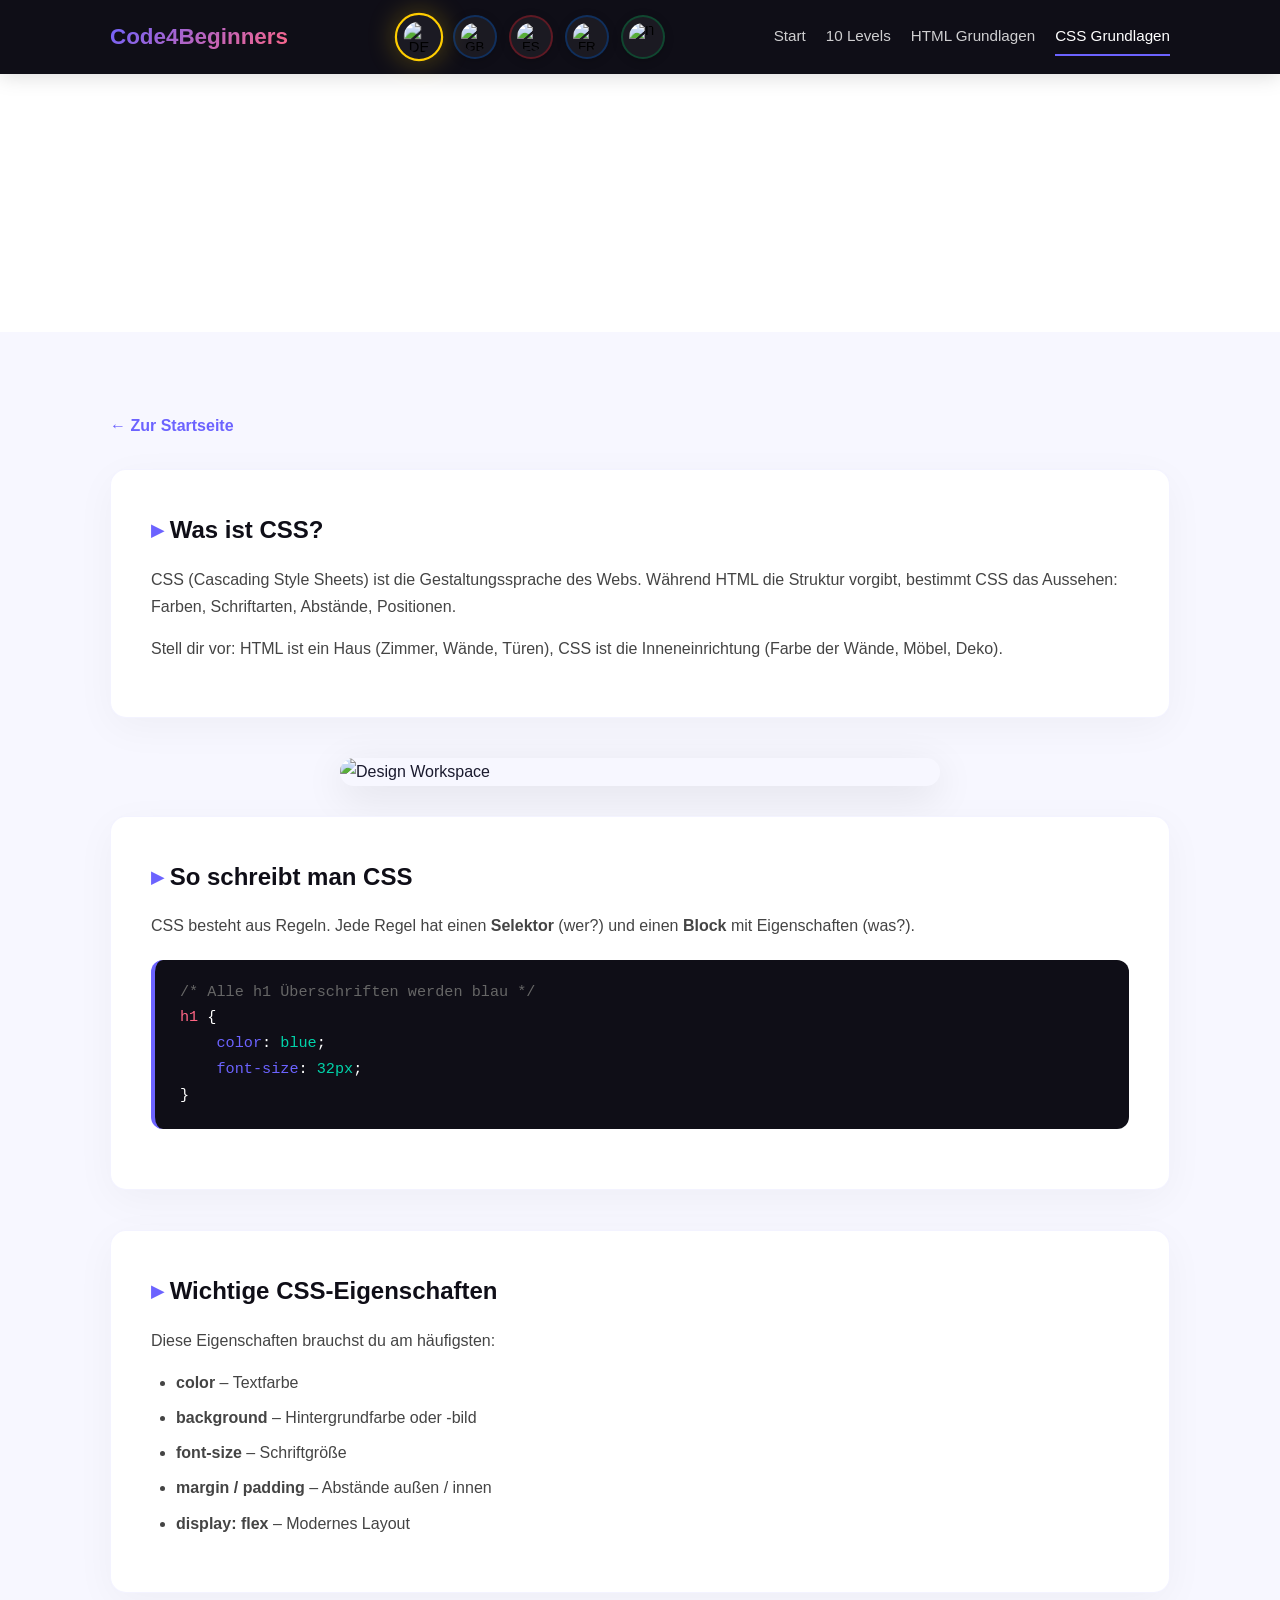
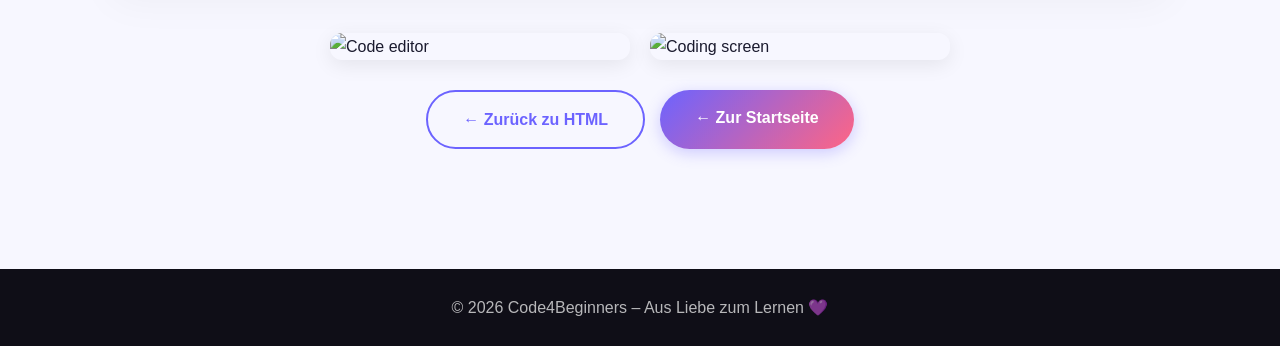
==== css-basics.html @ c8c9c78b "Erste Website: Code4Beginners - interaktive Lernseite mit 10 Levels, 5 Sprachen" ====
<!DOCTYPE html>
<html lang="de">
<head>
    <meta charset="UTF-8">
    <meta name="viewport" content="width=device-width, initial-scale=1.0">
    <title data-i18n="css_title">CSS Grundlagen</title>
    <link rel="stylesheet" href="style.css">
</head>
<body>

    <!-- ===== HEADER ===== -->
    <header>
        <div class="container">
            <div class="logo" data-i18n="logo">Code4Beginners</div>

            <div class="language-switcher">
                <button class="lang-btn" data-lang="de"><img src="https://flagcdn.com/32x24/de.png" alt="DE"><span class="lang-label">Deutsch</span></button>
                <button class="lang-btn" data-lang="en"><img src="https://flagcdn.com/32x24/gb.png" alt="GB"><span class="lang-label">English</span></button>
                <button class="lang-btn" data-lang="es"><img src="https://flagcdn.com/32x24/es.png" alt="ES"><span class="lang-label">Español</span></button>
                <button class="lang-btn" data-lang="fr"><img src="https://flagcdn.com/32x24/fr.png" alt="FR"><span class="lang-label">Français</span></button>
                <button class="lang-btn" data-lang="it"><img src="https://flagcdn.com/32x24/it.png" alt="IT"><span class="lang-label">Italiano</span></button>
            </div>

            <nav>
                <a href="index.html" data-i18n="nav_home">Start</a>
                <a href="levels.html" data-i18n="nav_levels">10 Levels</a>
                <a href="html-basics.html" data-i18n="nav_html">HTML Grundlagen</a>
                <a href="css-basics.html" class="active" data-i18n="nav_css">CSS Grundlagen</a>
            </nav>
        </div>
    </header>

    <!-- ===== SEITEN-KOPF ===== -->
    <section class="page-header">
        <div class="container">
            <h2 data-i18n="css_title">CSS Grundlagen</h2>
            <p data-i18n="css_sub">Farben, Layout und schönes Design – ganz einfach.</p>
        </div>
    </section>

    <!-- ===== INHALT ===== -->
    <section>
        <div class="container">
            <a href="index.html" class="back-link" data-i18n="css_home">← Zur Startseite</a>

            <!-- LEKTION 1 -->
            <div class="lesson fade-in">
                <h3 data-i18n="css_lesson1_title">Was ist CSS?</h3>
                <p data-i18n="css_lesson1_text">CSS (Cascading Style Sheets) ist die Gestaltungssprache des Webs. Während HTML die Struktur vorgibt, bestimmt CSS das Aussehen: Farben, Schriftarten, Abstände, Positionen.</p>
                <p data-i18n="css_lesson1_compare">Stell dir vor: HTML ist ein Haus (Zimmer, Wände, Türen), CSS ist die Inneneinrichtung (Farbe der Wände, Möbel, Deko).</p>
            </div>

            <!-- BILD -->
            <img src="https://images.unsplash.com/photo-1517694712202-14dd9538aa97?w=800&h=450&fit=crop&q=80"
                 alt="Design Workspace" class="content-img">

            <!-- LEKTION 2 -->
            <div class="lesson fade-in">
                <h3 data-i18n="css_lesson2_title">So schreibt man CSS</h3>
                <p data-i18n="css_lesson2_text">CSS besteht aus Regeln. Jede Regel hat einen <strong>Selektor</strong> (wer?) und einen <strong>Block</strong> mit Eigenschaften (was?).</p>
                <div class="code-box">
                    <span class="comment">/* Alle h1 Überschriften werden blau */</span><br>
                    <span class="tag">h1</span> {<br>
                    &nbsp;&nbsp;&nbsp;&nbsp;<span class="attr">color</span>: <span class="value">blue</span>;<br>
                    &nbsp;&nbsp;&nbsp;&nbsp;<span class="attr">font-size</span>: <span class="value">32px</span>;<br>
                    }
                </div>
            </div>

            <!-- LEKTION 3 -->
            <div class="lesson fade-in">
                <h3 data-i18n="css_lesson3_title">Wichtige CSS-Eigenschaften</h3>
                <p data-i18n="css_lesson3_text">Diese Eigenschaften brauchst du am häufigsten:</p>
                <ul>
                    <li data-i18n="css_prop1"><strong>color</strong> – Textfarbe</li>
                    <li data-i18n="css_prop2"><strong>background</strong> – Hintergrundfarbe oder -bild</li>
                    <li data-i18n="css_prop3"><strong>font-size</strong> – Schriftgröße</li>
                    <li data-i18n="css_prop4"><strong>margin / padding</strong> – Abstände außen / innen</li>
                    <li data-i18n="css_prop5"><strong>display: flex</strong> – Modernes Layout</li>
                </ul>
            </div>

            <!-- BILD-ZEILE -->
            <div class="img-row">
                <img src="https://images.unsplash.com/photo-1555066931-4365d14bab8c?w=400&h=300&fit=crop&q=80" alt="Code editor">
                <img src="https://images.unsplash.com/photo-1504639725590-34d0984388bd?w=400&h=300&fit=crop&q=80" alt="Coding screen">
            </div>

            <!-- NAVIGATION -->
            <div class="btn-group">
                <a href="html-basics.html" class="btn btn-outline" data-i18n="css_back">← Zurück zu HTML</a>
                <a href="index.html" class="btn" data-i18n="css_home">← Zur Startseite</a>
            </div>
        </div>
    </section>

    <!-- ===== FOOTER ===== -->
    <footer>
        <div class="container">
            <p data-i18n="footer_text">© 2026 Code4Beginners – Aus Liebe zum Lernen 💜</p>
        </div>
    </footer>

    <script src="script.js"></script>
</body>
</html>
---- style.css ----
/* ==========================================
   🌐 CODING ALS ANFÄNGER - StyleSheet
   ========================================== */

/* === GRUNDLAGEN === */
* {
    margin: 0;
    padding: 0;
    box-sizing: border-box;
}

body {
    font-family: 'Segoe UI', Tahoma, Geneva, Verdana, sans-serif;
    color: #1a1a2e;
    line-height: 1.7;
    background: #f7f7ff;
}

.container {
    width: 90%;
    max-width: 1100px;
    margin: 0 auto;
    padding: 0 20px;
}

h2 {
    font-size: 2.2rem;
    text-align: center;
    margin-bottom: 20px;
    background: linear-gradient(135deg, #6C63FF, #FF6584);
    -webkit-background-clip: text;
    -webkit-text-fill-color: transparent;
    background-clip: text;
}

.section-subtitle {
    text-align: center;
    font-size: 1.15rem;
    color: #666;
    margin-bottom: 50px;
}

/* === HEADER === */
header {
    background: #0F0E17;
    color: white;
    padding: 15px 0;
    position: sticky;
    top: 0;
    z-index: 1000;
    box-shadow: 0 2px 20px rgba(0,0,0,0.15);
}

header .container {
    display: flex;
    justify-content: space-between;
    align-items: center;
    flex-wrap: wrap;
    gap: 10px;
}

.logo {
    font-size: 1.4rem;
    font-weight: 800;
    background: linear-gradient(135deg, #6C63FF, #FF6584);
    -webkit-background-clip: text;
    -webkit-text-fill-color: transparent;
    background-clip: text;
}

/* Navigation */
nav {
    display: flex;
    gap: 20px;
    flex-wrap: wrap;
}

nav a {
    color: rgba(255,255,255,0.8);
    text-decoration: none;
    font-size: 0.95rem;
    padding: 5px 0;
    border-bottom: 2px solid transparent;
    transition: all 0.3s;
}

nav a:hover,
nav a.active {
    color: #fff;
    border-bottom-color: #6C63FF;
}

/* === SPRACHAUSWAHL (oben rechts) - Runde Flags + Hover Text === */
.language-switcher {
    display: flex;
    gap: 12px;
    align-items: center;
    position: relative;
}

.lang-btn {
    position: relative;
    width: 44px;
    height: 44px;
    background: rgba(255,255,255,0.05);
    border: 2px solid rgba(255,255,255,0.15);
    border-radius: 50%;
    cursor: pointer;
    padding: 0;
    transition: all 0.4s cubic-bezier(0.34, 1.56, 0.64, 1);
    box-shadow: 0 2px 10px rgba(0,0,0,0.2);
    display: flex;
    align-items: center;
    justify-content: center;
    overflow: hidden;
}

.lang-btn img {
    width: 28px;
    height: 28px;
    border-radius: 50%;
    object-fit: cover;
    display: block;
    pointer-events: none;
}

.lang-btn:hover {
    transform: scale(1.25) rotate(8deg);
    border-color: #6C63FF;
    box-shadow: 0 0 25px rgba(108,99,255,0.4), 0 4px 15px rgba(0,0,0,0.3);
    background: rgba(108,99,255,0.15);
}

.lang-btn.active {
    border-color: #6C63FF;
    box-shadow: 0 0 20px rgba(108,99,255,0.3);
    transform: scale(1.1);
}

/* Jede Flagge bekommt einen eigenen Farbakzent */
.lang-btn[data-lang="de"] { border-color: rgba(255,205,0,0.4); }
.lang-btn[data-lang="de"]:hover,
.lang-btn[data-lang="de"].active { border-color: #FFCD00; box-shadow: 0 0 25px rgba(255,205,0,0.3); }

.lang-btn[data-lang="en"] { border-color: rgba(0,82,180,0.4); }
.lang-btn[data-lang="en"]:hover,
.lang-btn[data-lang="en"].active { border-color: #0052B4; box-shadow: 0 0 25px rgba(0,82,180,0.3); }

.lang-btn[data-lang="es"] { border-color: rgba(198,27,38,0.4); }
.lang-btn[data-lang="es"]:hover,
.lang-btn[data-lang="es"].active { border-color: #C61B26; box-shadow: 0 0 25px rgba(198,27,38,0.3); }

.lang-btn[data-lang="fr"] { border-color: rgba(0,82,180,0.4); }
.lang-btn[data-lang="fr"]:hover,
.lang-btn[data-lang="fr"].active { border-color: #0052B4; box-shadow: 0 0 25px rgba(0,82,180,0.3); }

.lang-btn[data-lang="it"] { border-color: rgba(0,140,69,0.4); }
.lang-btn[data-lang="it"]:hover,
.lang-btn[data-lang="it"].active { border-color: #008C45; box-shadow: 0 0 25px rgba(0,140,69,0.3); }

/* Sprachname erscheint beim Hover */
.lang-btn .lang-label {
    position: absolute;
    top: 50%;
    left: calc(100% + 10px);
    transform: translateY(-50%);
    background: #0F0E17;
    color: white;
    padding: 4px 12px;
    border-radius: 6px;
    font-size: 0.8rem;
    font-weight: 600;
    white-space: nowrap;
    opacity: 0;
    pointer-events: none;
    transition: all 0.3s ease;
    border: 1px solid rgba(108,99,255,0.3);
    z-index: 10;
}

.lang-btn .lang-label::before {
    content: '';
    position: absolute;
    left: -5px;
    top: 50%;
    transform: translateY(-50%);
    border: 5px solid transparent;
    border-right-color: #0F0E17;
}

.lang-btn:hover .lang-label {
    opacity: 1;
    left: calc(100% + 14px);
}

/* Für mobile: Label unterhalb statt rechts */
@media (max-width: 768px) {
    .lang-btn .lang-label {
        top: calc(100% + 8px);
        left: 50%;
        transform: translateX(-50%);
    }
    .lang-btn .lang-label::before {
        left: 50%;
        top: -10px;
        transform: translateX(-50%);
        border: 5px solid transparent;
        border-bottom-color: #0F0E17;
    }
    .lang-btn:hover .lang-label {
        left: 50%;
    }
}

/* === HERO === */
#hero {
    background: linear-gradient(135deg, #0F0E17 0%, #1a1a3e 50%, #2d1b4e 100%);
    color: white;
    padding: 100px 0 80px;
    text-align: center;
    position: relative;
    overflow: hidden;
}

#hero::before {
    content: '';
    position: absolute;
    top: -50%;
    left: -50%;
    width: 200%;
    height: 200%;
    background: radial-gradient(circle at 30% 50%, rgba(108,99,255,0.1) 0%, transparent 50%),
                radial-gradient(circle at 70% 50%, rgba(255,101,132,0.1) 0%, transparent 50%);
    animation: heroGlow 8s ease-in-out infinite alternate;
}

@keyframes heroGlow {
    0% { transform: translate(0, 0); }
    100% { transform: translate(-5%, 5%); }
}

#hero .container {
    position: relative;
    z-index: 1;
}

.hero-img {
    width: 120px;
    height: 120px;
    border-radius: 50%;
    object-fit: cover;
    border: 4px solid #6C63FF;
    box-shadow: 0 0 40px rgba(108,99,255,0.3);
    margin-bottom: 25px;
    animation: float 3s ease-in-out infinite;
}

@keyframes float {
    0%, 100% { transform: translateY(0); }
    50% { transform: translateY(-10px); }
}

#hero h2 {
    font-size: 2.8rem;
    margin-bottom: 15px;
    background: none;
    -webkit-text-fill-color: white;
    color: white;
}

#hero h2 span {
    background: linear-gradient(135deg, #6C63FF, #FF6584);
    -webkit-background-clip: text;
    -webkit-text-fill-color: transparent;
    background-clip: text;
}

#hero p {
    font-size: 1.2rem;
    max-width: 600px;
    margin: 0 auto 30px;
    opacity: 0.85;
}

/* === BUTTONS === */
.btn {
    display: inline-block;
    background: linear-gradient(135deg, #6C63FF, #FF6584);
    color: white;
    padding: 14px 35px;
    text-decoration: none;
    border-radius: 50px;
    font-size: 1rem;
    font-weight: 600;
    transition: all 0.3s;
    border: none;
    cursor: pointer;
    box-shadow: 0 4px 15px rgba(108,99,255,0.3);
}

.btn:hover {
    transform: translateY(-3px);
    box-shadow: 0 8px 25px rgba(108,99,255,0.4);
}

.btn-outline {
    background: transparent;
    border: 2px solid #6C63FF;
    box-shadow: none;
    color: #6C63FF;
}

.btn-outline:hover {
    background: #6C63FF;
    color: white;
}

/* === SEKTIONEN === */
section {
    padding: 80px 0;
}

section:nth-child(even) {
    background: #fff;
}

/* === SKILL-KARTEN === */
.skills-grid {
    display: grid;
    grid-template-columns: repeat(auto-fit, minmax(240px, 1fr));
    gap: 30px;
    margin-top: 40px;
}

.skill-card {
    background: white;
    padding: 35px 25px;
    border-radius: 16px;
    box-shadow: 0 10px 40px rgba(0,0,0,0.06);
    text-align: center;
    transition: all 0.4s ease;
    border: 1px solid rgba(108,99,255,0.1);
}

.skill-card:hover {
    transform: translateY(-8px);
    box-shadow: 0 20px 60px rgba(108,99,255,0.15);
    border-color: #6C63FF;
}

.skill-icon {
    font-size: 2.5rem;
    margin-bottom: 15px;
}

.skill-card h3 {
    margin-bottom: 12px;
    color: #0F0E17;
    font-size: 1.2rem;
}

.skill-card p {
    color: #666;
    font-size: 0.95rem;
}

/* === BILDER IN SEITEN === */
.content-img {
    width: 100%;
    max-width: 600px;
    border-radius: 16px;
    margin: 30px auto;
    display: block;
    box-shadow: 0 10px 40px rgba(0,0,0,0.1);
}

.img-row {
    display: flex;
    gap: 20px;
    flex-wrap: wrap;
    justify-content: center;
    margin: 30px 0;
}

.img-row img {
    width: 100%;
    max-width: 300px;
    border-radius: 12px;
    box-shadow: 0 5px 20px rgba(0,0,0,0.08);
    transition: transform 0.3s;
}

.img-row img:hover {
    transform: scale(1.03);
}

/* === CODE-BEISPIEL === */
.code-box {
    background: #0F0E17;
    color: #fff;
    padding: 20px 25px;
    border-radius: 12px;
    font-family: 'Courier New', monospace;
    font-size: 0.95rem;
    overflow-x: auto;
    margin: 20px 0;
    border-left: 4px solid #6C63FF;
}

.code-box .tag { color: #FF6584; }
.code-box .attr { color: #6C63FF; }
.code-box .value { color: #00D4AA; }
.code-box .comment { color: #666; }

/* === LERNEINHEIT === */
.lesson {
    background: white;
    padding: 40px;
    border-radius: 16px;
    margin-bottom: 40px;
    box-shadow: 0 10px 40px rgba(0,0,0,0.04);
    border: 1px solid rgba(108,99,255,0.08);
}

.lesson h3 {
    font-size: 1.5rem;
    color: #0F0E17;
    margin-bottom: 15px;
}

.lesson h3::before {
    content: '▸ ';
    color: #6C63FF;
}

.lesson p, .lesson ul {
    color: #444;
    margin-bottom: 15px;
}

.lesson ul {
    padding-left: 25px;
}

.lesson ul li {
    margin-bottom: 8px;
}

/* === KONTAKT === */
form {
    max-width: 500px;
    margin: 0 auto;
    display: flex;
    flex-direction: column;
    gap: 15px;
}

input, textarea {
    padding: 14px 18px;
    border: 2px solid #e0e0e0;
    border-radius: 10px;
    font-size: 1rem;
    font-family: inherit;
    transition: border-color 0.3s;
    background: white;
}

input:focus, textarea:focus {
    outline: none;
    border-color: #6C63FF;
    box-shadow: 0 0 0 3px rgba(108,99,255,0.1);
}

/* === PAGE-HEADER (für Unterseiten) === */
.page-header {
    background: linear-gradient(135deg, #0F0E17, #1a1a3e);
    color: white;
    text-align: center;
    padding: 80px 0 60px;
}

.page-header h2 {
    background: none;
    -webkit-text-fill-color: white;
    color: white;
    font-size: 2.5rem;
}

.page-header p {
    opacity: 0.8;
    font-size: 1.1rem;
    max-width: 600px;
    margin: 10px auto 0;
}

/* === BUTTON-GRUPPE === */
.btn-group {
    display: flex;
    gap: 15px;
    justify-content: center;
    flex-wrap: wrap;
    margin-top: 20px;
}

/* === ZURÜCK-LINK === */
.back-link {
    display: inline-block;
    color: #6C63FF;
    text-decoration: none;
    font-weight: 600;
    margin-bottom: 30px;
    transition: transform 0.3s;
}

.back-link:hover {
    transform: translateX(-5px);
}

/* === FOOTER === */
footer {
    background: #0F0E17;
    color: rgba(255,255,255,0.7);
    text-align: center;
    padding: 25px 0;
    margin-top: 40px;
}

/* === ANIMATION BEIM REINSCROLLEN === */
.fade-in {
    opacity: 0;
    transform: translateY(30px);
    animation: fadeIn 0.8s ease forwards;
}

@keyframes fadeIn {
    to {
        opacity: 1;
        transform: translateY(0);
    }
}

/* === LEVELS / AUFGABEN === */
.levels-nav {
    display: flex;
    flex-wrap: wrap;
    gap: 8px;
    justify-content: center;
    margin-bottom: 40px;
}

.level-tab {
    width: 44px;
    height: 44px;
    border-radius: 50%;
    border: 2px solid rgba(108,99,255,0.3);
    background: transparent;
    color: #6C63FF;
    font-weight: 700;
    font-size: 0.9rem;
    cursor: pointer;
    transition: all 0.3s;
}

.level-tab:hover {
    background: #6C63FF;
    color: white;
    transform: scale(1.1);
}

.level-tab.active {
    background: #6C63FF;
    color: white;
    border-color: #6C63FF;
    box-shadow: 0 0 20px rgba(108,99,255,0.3);
}

.level-tab.done {
    background: #00D4AA;
    color: white;
    border-color: #00D4AA;
}

.level-tab.locked {
    opacity: 0.4;
    cursor: not-allowed;
}

.level-card {
    background: white;
    border-radius: 16px;
    padding: 35px;
    box-shadow: 0 10px 40px rgba(0,0,0,0.06);
    border: 1px solid rgba(108,99,255,0.08);
    margin-bottom: 25px;
}

.level-card h3 {
    font-size: 1.3rem;
    color: #0F0E17;
    margin-bottom: 5px;
}

.level-difficulty {
    display: inline-block;
    font-size: 0.8rem;
    font-weight: 600;
    padding: 3px 12px;
    border-radius: 20px;
    margin-bottom: 15px;
}

.level-difficulty.easy { background: #e8f5e9; color: #2e7d32; }
.level-difficulty.medium { background: #fff3e0; color: #e65100; }
.level-difficulty.hard { background: #fce4ec; color: #c62828; }

.level-desc {
    color: #555;
    margin-bottom: 20px;
    font-size: 1rem;
}

/* Code-Editor + Preview nebeneinander */
.editor-row {
    display: flex;
    gap: 20px;
    margin-bottom: 20px;
}

.editor-area {
    flex: 1;
    min-width: 0;
}

.editor-area label {
    display: block;
    font-weight: 600;
    font-size: 0.9rem;
    color: #0F0E17;
    margin-bottom: 8px;
}

.editor-area textarea {
    width: 100%;
    min-height: 180px;
    font-family: 'Courier New', monospace;
    font-size: 0.9rem;
    padding: 15px;
    border: 2px solid #e0e0e0;
    border-radius: 10px;
    resize: vertical;
    background: #1a1a2e;
    color: #fff;
    tab-size: 2;
}

.editor-area textarea:focus {
    border-color: #6C63FF;
    box-shadow: 0 0 0 3px rgba(108,99,255,0.1);
    outline: none;
}

.preview-area {
    flex: 1;
    min-width: 0;
}

.preview-area label {
    display: block;
    font-weight: 600;
    font-size: 0.9rem;
    color: #0F0E17;
    margin-bottom: 8px;
}

.preview-frame {
    width: 100%;
    min-height: 180px;
    border: 2px solid #e0e0e0;
    border-radius: 10px;
    background: white;
}

/* Level-Aktions-Buttons */
.level-actions {
    display: flex;
    gap: 12px;
    flex-wrap: wrap;
    margin: 20px 0;
}

.level-result {
    padding: 15px 20px;
    border-radius: 10px;
    font-weight: 600;
    margin-bottom: 20px;
    display: none;
}

.level-result.correct {
    display: block;
    background: #e8f5e9;
    color: #2e7d32;
    border: 1px solid #a5d6a7;
}

.level-result.wrong {
    display: block;
    background: #fce4ec;
    color: #c62828;
    border: 1px solid #ef9a9a;
}

/* Hinweis-Bereich */
.level-hint {
    background: #fff8e1;
    border: 1px solid #ffe082;
    border-radius: 10px;
    padding: 15px 20px;
    margin: 15px 0;
    display: none;
    color: #e65100;
}

.level-hint.show {
    display: block;
    animation: fadeIn 0.3s ease;
}

/* Level-Navigation (vor/zurück) */
.level-nav-buttons {
    display: flex;
    justify-content: space-between;
    margin-top: 30px;
}

/* Fortschritt */
.progress-bar {
    width: 100%;
    height: 8px;
    background: #e0e0e0;
    border-radius: 10px;
    margin-bottom: 30px;
    overflow: hidden;
}

.progress-fill {
    height: 100%;
    background: linear-gradient(90deg, #6C63FF, #00D4AA);
    border-radius: 10px;
    transition: width 0.5s ease;
    width: 0%;
}

@media (max-width: 768px) {
    .editor-row {
        flex-direction: column;
    }
    .level-card {
        padding: 20px;
    }
}

/* === RESPONSIVE === */
@media (max-width: 768px) {
    header .container {
        flex-direction: column;
        text-align: center;
    }

    nav {
        justify-content: center;
    }

    #hero h2 {
        font-size: 1.8rem;
    }

    h2 {
        font-size: 1.6rem;
    }

    .img-row img {
        max-width: 100%;
    }

    .lesson {
        padding: 25px;
    }
}
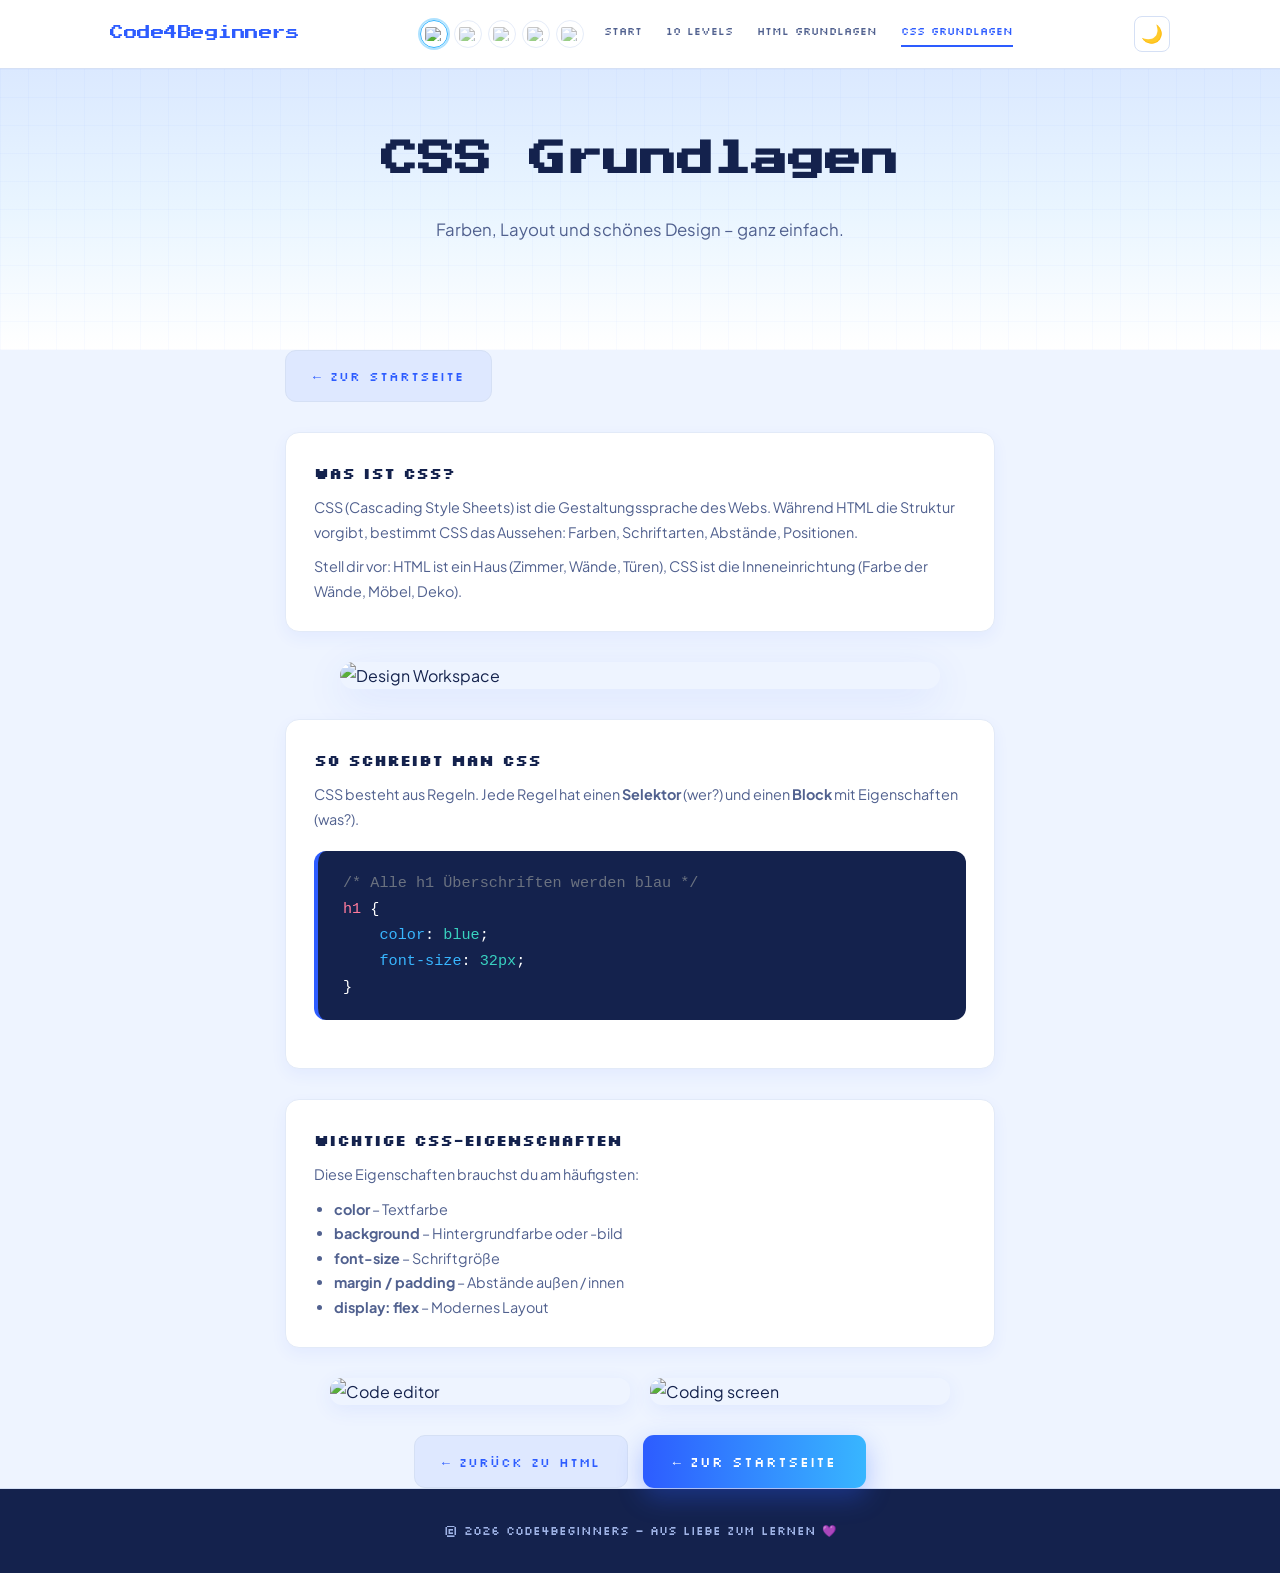
==== commit 59a04c42: "Redesign: neues Layout nach code4beginners.sites.repaint.com + Dark Mode Toggle" ====
--- a/css-basics.html
+++ b/css-basics.html
@@ -4,101 +4,118 @@
     <meta charset="UTF-8">
     <meta name="viewport" content="width=device-width, initial-scale=1.0">
     <title data-i18n="css_title">CSS Grundlagen</title>
+    <link rel="preconnect" href="https://fonts.googleapis.com">
+    <link rel="preconnect" href="https://fonts.gstatic.com" crossorigin>
+    <link href="https://fonts.googleapis.com/css2?family=Plus+Jakarta+Sans:wght@400;500;600;700;800&family=Press+Start+2P&family=Silkscreen:wght@400;700&display=swap" rel="stylesheet">
     <link rel="stylesheet" href="style.css">
 </head>
 <body>
 
-    <!-- ===== HEADER ===== -->
-    <header>
-        <div class="container">
-            <div class="logo" data-i18n="logo">Code4Beginners</div>
+    <header class="header">
+        <div class="header-inner">
+            <a href="index.html" class="logo pixel" data-i18n="logo">Code4Beginners</a>
 
-            <div class="language-switcher">
-                <button class="lang-btn" data-lang="de"><img src="https://flagcdn.com/32x24/de.png" alt="DE"><span class="lang-label">Deutsch</span></button>
-                <button class="lang-btn" data-lang="en"><img src="https://flagcdn.com/32x24/gb.png" alt="GB"><span class="lang-label">English</span></button>
-                <button class="lang-btn" data-lang="es"><img src="https://flagcdn.com/32x24/es.png" alt="ES"><span class="lang-label">Español</span></button>
-                <button class="lang-btn" data-lang="fr"><img src="https://flagcdn.com/32x24/fr.png" alt="FR"><span class="lang-label">Français</span></button>
-                <button class="lang-btn" data-lang="it"><img src="https://flagcdn.com/32x24/it.png" alt="IT"><span class="lang-label">Italiano</span></button>
+            <div class="header-center">
+                <div class="lang-switcher">
+                    <button class="lang-btn active" data-lang="de" title="Deutsch">
+                        <img src="https://flagcdn.com/32x24/de.png" alt="DE">
+                    </button>
+                    <button class="lang-btn" data-lang="en" title="English">
+                        <img src="https://flagcdn.com/32x24/gb.png" alt="GB">
+                    </button>
+                    <button class="lang-btn" data-lang="es" title="Español">
+                        <img src="https://flagcdn.com/32x24/es.png" alt="ES">
+                    </button>
+                    <button class="lang-btn" data-lang="fr" title="Français">
+                        <img src="https://flagcdn.com/32x24/fr.png" alt="FR">
+                    </button>
+                    <button class="lang-btn" data-lang="it" title="Italiano">
+                        <img src="https://flagcdn.com/32x24/it.png" alt="IT">
+                    </button>
+                </div>
+
+                <nav class="nav">
+                    <a href="index.html" data-i18n="nav_home">Start</a>
+                    <a href="levels.html" data-i18n="nav_levels">10 Levels</a>
+                    <a href="html-basics.html" data-i18n="nav_html">HTML Grundlagen</a>
+                    <a href="css-basics.html" class="active" data-i18n="nav_css">CSS Grundlagen</a>
+                </nav>
             </div>
 
-            <nav>
-                <a href="index.html" data-i18n="nav_home">Start</a>
-                <a href="levels.html" data-i18n="nav_levels">10 Levels</a>
-                <a href="html-basics.html" data-i18n="nav_html">HTML Grundlagen</a>
-                <a href="css-basics.html" class="active" data-i18n="nav_css">CSS Grundlagen</a>
-            </nav>
+            <button id="darkModeToggle" class="theme-btn" aria-label="Dark Mode umschalten">
+                <span class="icon-sun">☀️</span>
+                <span class="icon-moon">🌙</span>
+            </button>
+
+            <button class="menu-btn" aria-label="Menü">MENU</button>
         </div>
     </header>
 
-    <!-- ===== SEITEN-KOPF ===== -->
-    <section class="page-header">
-        <div class="container">
-            <h2 data-i18n="css_title">CSS Grundlagen</h2>
-            <p data-i18n="css_sub">Farben, Layout und schönes Design – ganz einfach.</p>
+    <section class="hero" style="padding:60px 20px 70px;">
+        <div class="hero-grid-overlay" aria-hidden="true"></div>
+        <div class="hero-content">
+            <h1 class="h-display" data-i18n="css_title">CSS Grundlagen</h1>
+            <p class="hero-text" data-i18n="css_sub">Farben, Layout und schönes Design – ganz einfach.</p>
         </div>
     </section>
 
-    <!-- ===== INHALT ===== -->
     <section>
-        <div class="container">
-            <a href="index.html" class="back-link" data-i18n="css_home">← Zur Startseite</a>
+        <div class="container" style="max-width:750px;">
+            <a href="index.html" class="btn-ghost" data-i18n="css_home" style="margin-bottom:30px;">← Zur Startseite</a>
 
-            <!-- LEKTION 1 -->
-            <div class="lesson fade-in">
-                <h3 data-i18n="css_lesson1_title">Was ist CSS?</h3>
-                <p data-i18n="css_lesson1_text">CSS (Cascading Style Sheets) ist die Gestaltungssprache des Webs. Während HTML die Struktur vorgibt, bestimmt CSS das Aussehen: Farben, Schriftarten, Abstände, Positionen.</p>
-                <p data-i18n="css_lesson1_compare">Stell dir vor: HTML ist ein Haus (Zimmer, Wände, Türen), CSS ist die Inneneinrichtung (Farbe der Wände, Möbel, Deko).</p>
+            <div class="step-card" style="margin-bottom:30px;">
+                <div>
+                    <h3 class="step-title" data-i18n="css_lesson1_title">Was ist CSS?</h3>
+                    <p class="step-desc" data-i18n="css_lesson1_text">CSS (Cascading Style Sheets) ist die Gestaltungssprache des Webs. Während HTML die Struktur vorgibt, bestimmt CSS das Aussehen: Farben, Schriftarten, Abstände, Positionen.</p>
+                    <p class="step-desc" style="margin-top:10px;" data-i18n="css_lesson1_compare">Stell dir vor: HTML ist ein Haus (Zimmer, Wände, Türen), CSS ist die Inneneinrichtung (Farbe der Wände, Möbel, Deko).</p>
+                </div>
             </div>
 
-            <!-- BILD -->
             <img src="https://images.unsplash.com/photo-1517694712202-14dd9538aa97?w=800&h=450&fit=crop&q=80"
                  alt="Design Workspace" class="content-img">
 
-            <!-- LEKTION 2 -->
-            <div class="lesson fade-in">
-                <h3 data-i18n="css_lesson2_title">So schreibt man CSS</h3>
-                <p data-i18n="css_lesson2_text">CSS besteht aus Regeln. Jede Regel hat einen <strong>Selektor</strong> (wer?) und einen <strong>Block</strong> mit Eigenschaften (was?).</p>
-                <div class="code-box">
-                    <span class="comment">/* Alle h1 Überschriften werden blau */</span><br>
-                    <span class="tag">h1</span> {<br>
-                    &nbsp;&nbsp;&nbsp;&nbsp;<span class="attr">color</span>: <span class="value">blue</span>;<br>
-                    &nbsp;&nbsp;&nbsp;&nbsp;<span class="attr">font-size</span>: <span class="value">32px</span>;<br>
+            <div class="step-card" style="margin-bottom:30px;margin-top:30px;">
+                <div>
+                    <h3 class="step-title" data-i18n="css_lesson2_title">So schreibt man CSS</h3>
+                    <p class="step-desc" style="margin-bottom:10px;" data-i18n="css_lesson2_text">CSS besteht aus Regeln. Jede Regel hat einen <strong>Selektor</strong> (wer?) und einen <strong>Block</strong> mit Eigenschaften (was?).</p>
+                    <div class="code-box">
+                        <span class="comment">/* Alle h1 Überschriften werden blau */</span><br>
+                        <span class="tag">h1</span> {<br>
+                        &nbsp;&nbsp;&nbsp;&nbsp;<span class="attr">color</span>: <span class="value">blue</span>;<br>
+                        &nbsp;&nbsp;&nbsp;&nbsp;<span class="attr">font-size</span>: <span class="value">32px</span>;<br>
                     }
+                    </div>
                 </div>
             </div>
 
-            <!-- LEKTION 3 -->
-            <div class="lesson fade-in">
-                <h3 data-i18n="css_lesson3_title">Wichtige CSS-Eigenschaften</h3>
-                <p data-i18n="css_lesson3_text">Diese Eigenschaften brauchst du am häufigsten:</p>
-                <ul>
-                    <li data-i18n="css_prop1"><strong>color</strong> – Textfarbe</li>
-                    <li data-i18n="css_prop2"><strong>background</strong> – Hintergrundfarbe oder -bild</li>
-                    <li data-i18n="css_prop3"><strong>font-size</strong> – Schriftgröße</li>
-                    <li data-i18n="css_prop4"><strong>margin / padding</strong> – Abstände außen / innen</li>
-                    <li data-i18n="css_prop5"><strong>display: flex</strong> – Modernes Layout</li>
-                </ul>
+            <div class="step-card" style="margin-bottom:30px;">
+                <div>
+                    <h3 class="step-title" data-i18n="css_lesson3_title">Wichtige CSS-Eigenschaften</h3>
+                    <p class="step-desc" style="margin-bottom:10px;" data-i18n="css_lesson3_text">Diese Eigenschaften brauchst du am häufigsten:</p>
+                    <ul class="step-desc" style="list-style:disc;padding-left:20px;">
+                        <li data-i18n="css_prop1"><strong>color</strong> – Textfarbe</li>
+                        <li data-i18n="css_prop2"><strong>background</strong> – Hintergrundfarbe oder -bild</li>
+                        <li data-i18n="css_prop3"><strong>font-size</strong> – Schriftgröße</li>
+                        <li data-i18n="css_prop4"><strong>margin / padding</strong> – Abstände außen / innen</li>
+                        <li data-i18n="css_prop5"><strong>display: flex</strong> – Modernes Layout</li>
+                    </ul>
+                </div>
             </div>
 
-            <!-- BILD-ZEILE -->
             <div class="img-row">
                 <img src="https://images.unsplash.com/photo-1555066931-4365d14bab8c?w=400&h=300&fit=crop&q=80" alt="Code editor">
                 <img src="https://images.unsplash.com/photo-1504639725590-34d0984388bd?w=400&h=300&fit=crop&q=80" alt="Coding screen">
             </div>
 
-            <!-- NAVIGATION -->
-            <div class="btn-group">
-                <a href="html-basics.html" class="btn btn-outline" data-i18n="css_back">← Zurück zu HTML</a>
-                <a href="index.html" class="btn" data-i18n="css_home">← Zur Startseite</a>
+            <div style="display:flex;gap:15px;justify-content:center;flex-wrap:wrap;margin-top:20px;">
+                <a href="html-basics.html" class="btn-ghost" data-i18n="css_back">← Zurück zu HTML</a>
+                <a href="index.html" class="btn-primary" data-i18n="css_home">← Zur Startseite</a>
             </div>
         </div>
     </section>
 
-    <!-- ===== FOOTER ===== -->
-    <footer>
-        <div class="container">
-            <p data-i18n="footer_text">© 2026 Code4Beginners – Aus Liebe zum Lernen 💜</p>
-        </div>
+    <footer class="footer">
+        <p class="footer-text" data-i18n="footer_text">© 2026 Code4Beginners – Aus Liebe zum Lernen <span class="text-cyan">💜</span></p>
     </footer>
 
     <script src="script.js"></script>
--- a/style.css
+++ b/style.css
@@ -1,789 +1,839 @@
-/* ==========================================
-   🌐 CODING ALS ANFÄNGER - StyleSheet
-   ========================================== */
-
-/* === GRUNDLAGEN === */
-* {
-    margin: 0;
-    padding: 0;
-    box-sizing: border-box;
+*,
+*::before,
+*::after {
+  margin: 0;
+  padding: 0;
+  box-sizing: border-box;
+}
+
+:root {
+  --font-sans: 'Plus Jakarta Sans', ui-sans-serif, system-ui, sans-serif;
+  --font-pixel: 'Press Start 2P', ui-monospace, monospace;
+  --font-silk: 'Silkscreen', ui-monospace, monospace;
+
+  --color-background: #eef4ff;
+  --color-surface: #fff;
+  --color-surface-2: #f3f8ff;
+  --color-foreground: #14224d;
+  --color-muted: #51618f;
+  --color-border: #d5e0f5;
+  --color-border-soft: #e2eaf8;
+  --color-blue: #2d5cff;
+  --color-cyan: #38b6ff;
+  --color-ink: #14224d;
+  --color-hero-from: #dbe9ff;
+  --color-hero-mid: #e9f5ff;
+
+  --color-btn-primary-from: #2d5cff;
+  --color-btn-primary-to: #38b6ff;
+}
+
+[data-theme="dark"] {
+  --color-background: #0d1117;
+  --color-surface: #161b22;
+  --color-surface-2: #1c2333;
+  --color-foreground: #e6edf3;
+  --color-muted: #8b949e;
+  --color-border: #30363d;
+  --color-border-soft: #21262d;
+  --color-blue: #58a6ff;
+  --color-cyan: #39d2c0;
+  --color-ink: #e6edf3;
+  --color-hero-from: #0d1117;
+  --color-hero-mid: #161b22;
+
+  --color-btn-primary-from: #1f6feb;
+  --color-btn-primary-to: #39d2c0;
 }
 
 body {
-    font-family: 'Segoe UI', Tahoma, Geneva, Verdana, sans-serif;
-    color: #1a1a2e;
-    line-height: 1.7;
-    background: #f7f7ff;
+  font-family: var(--font-sans);
+  background-color: var(--color-background);
+  color: var(--color-foreground);
+  -webkit-font-smoothing: antialiased;
+  line-height: 1.7;
+  transition: background-color 0.3s ease, color 0.3s ease;
+}
+
+img {
+  max-width: 100%;
+  height: auto;
+  display: block;
+}
+
+a {
+  color: inherit;
+  text-decoration: none;
+}
+
+::selection {
+  background: var(--color-blue);
+  color: #fff;
 }
 
 .container {
-    width: 90%;
-    max-width: 1100px;
-    margin: 0 auto;
-    padding: 0 20px;
-}
-
-h2 {
-    font-size: 2.2rem;
-    text-align: center;
-    margin-bottom: 20px;
-    background: linear-gradient(135deg, #6C63FF, #FF6584);
-    -webkit-background-clip: text;
-    -webkit-text-fill-color: transparent;
-    background-clip: text;
-}
-
-.section-subtitle {
-    text-align: center;
-    font-size: 1.15rem;
-    color: #666;
-    margin-bottom: 50px;
-}
-
-/* === HEADER === */
-header {
-    background: #0F0E17;
-    color: white;
-    padding: 15px 0;
-    position: sticky;
-    top: 0;
-    z-index: 1000;
-    box-shadow: 0 2px 20px rgba(0,0,0,0.15);
-}
-
-header .container {
+  width: 90%;
+  max-width: 1100px;
+  margin: 0 auto;
+  padding: 0 20px;
+}
+
+.pixel {
+  font-family: var(--font-pixel);
+  letter-spacing: -0.5px;
+  line-height: 1.7;
+}
+
+.silk {
+  font-family: var(--font-silk);
+  letter-spacing: 0.5px;
+}
+
+.text-blue {
+  color: var(--color-blue);
+}
+
+.text-cyan {
+  color: var(--color-cyan);
+}
+
+/* ===== HEADER ===== */
+.header {
+  position: sticky;
+  top: 0;
+  z-index: 50;
+  border-bottom: 1px solid var(--color-border);
+  background-color: var(--color-surface);
+  backdrop-filter: blur(8px);
+  transition: background-color 0.3s ease, border-color 0.3s ease;
+}
+
+.header-inner {
+  max-width: 1100px;
+  margin: 0 auto;
+  display: flex;
+  align-items: center;
+  justify-content: space-between;
+  gap: 12px;
+  padding: 16px 20px;
+  flex-wrap: wrap;
+}
+
+.logo {
+  font-size: 0.85rem;
+  color: var(--color-blue);
+  transition: color 0.3s ease;
+}
+
+.header-center {
+  display: flex;
+  align-items: center;
+  gap: 20px;
+}
+
+.lang-switcher {
+  display: flex;
+  align-items: center;
+  gap: 6px;
+}
+
+.lang-btn {
+  display: flex;
+  align-items: center;
+  justify-content: center;
+  width: 28px;
+  height: 28px;
+  border-radius: 50%;
+  border: 1px solid var(--color-border);
+  background: none;
+  cursor: pointer;
+  padding: 0;
+  overflow: hidden;
+  opacity: 0.6;
+  transition: all 0.2s ease;
+}
+
+.lang-btn img {
+  width: 18px;
+  height: 14px;
+  border-radius: 2px;
+  object-fit: cover;
+}
+
+.lang-btn:hover {
+  opacity: 1;
+  border-color: var(--color-cyan);
+}
+
+.lang-btn.active {
+  opacity: 1;
+  border-color: var(--color-cyan);
+  box-shadow: 0 0 0 2px color-mix(in srgb, var(--color-cyan) 40%, transparent);
+}
+
+.nav {
+  display: none;
+  align-items: center;
+  gap: 24px;
+}
+
+@media (min-width: 768px) {
+  .nav {
     display: flex;
+  }
+
+  .menu-btn {
+    display: none !important;
+  }
+}
+
+.nav a {
+  font-family: var(--font-silk);
+  font-size: 0.7rem;
+  color: var(--color-muted);
+  padding-bottom: 4px;
+  border-bottom: 2px solid transparent;
+  transition: color 0.2s ease, border-color 0.2s ease;
+}
+
+.nav a:hover,
+.nav a.active {
+  color: var(--color-blue);
+  border-bottom-color: var(--color-blue);
+}
+
+.theme-btn {
+  display: flex;
+  align-items: center;
+  justify-content: center;
+  width: 36px;
+  height: 36px;
+  border-radius: 8px;
+  border: 1px solid var(--color-border);
+  background: none;
+  cursor: pointer;
+  font-size: 1.1rem;
+  transition: all 0.2s ease;
+  position: relative;
+}
+
+.theme-btn:hover {
+  border-color: var(--color-cyan);
+  background-color: color-mix(in srgb, var(--color-cyan) 10%, transparent);
+}
+
+.theme-btn .icon-sun,
+.theme-btn .icon-moon {
+  position: absolute;
+  transition: opacity 0.3s ease, transform 0.3s ease;
+}
+
+[data-theme="light"] .theme-btn .icon-moon,
+[data-theme="dark"] .theme-btn .icon-sun {
+  opacity: 1;
+  transform: scale(1);
+}
+
+[data-theme="light"] .theme-btn .icon-sun,
+[data-theme="dark"] .theme-btn .icon-moon {
+  opacity: 0;
+  transform: scale(0.5);
+}
+
+.menu-btn {
+  font-family: var(--font-silk);
+  font-size: 0.7rem;
+  color: var(--color-blue);
+  padding: 8px 12px;
+  border-radius: 6px;
+  border: 1px solid var(--color-border);
+  background: none;
+  cursor: pointer;
+}
+
+/* ===== HERO ===== */
+.hero {
+  position: relative;
+  overflow: hidden;
+  background: linear-gradient(to bottom, var(--color-hero-from), var(--color-hero-mid), var(--color-surface));
+  text-align: center;
+  padding: 80px 20px 100px;
+  transition: background 0.3s ease;
+}
+
+.hero-grid-overlay {
+  position: absolute;
+  inset: 0;
+  pointer-events: none;
+  opacity: 0.5;
+  background-image:
+    linear-gradient(color-mix(in srgb, var(--color-blue) 6%, transparent) 1px, transparent 1px),
+    linear-gradient(90deg, color-mix(in srgb, var(--color-blue) 6%, transparent) 1px, transparent 1px);
+  background-size: 28px 28px;
+}
+
+.hero-content {
+  position: relative;
+  max-width: 650px;
+  margin: 0 auto;
+}
+
+.hero-avatar {
+  width: 96px;
+  height: 96px;
+  margin: 0 auto 32px;
+  border-radius: 16px;
+  overflow: hidden;
+  border: 3px solid var(--color-cyan);
+  box-shadow: 0 8px 28px color-mix(in srgb, var(--color-cyan) 40%, transparent);
+}
+
+.hero-avatar img {
+  width: 100%;
+  height: 100%;
+  object-fit: cover;
+}
+
+.pill {
+  display: inline-block;
+  font-family: var(--font-silk);
+  font-size: 0.62rem;
+  letter-spacing: 0.5px;
+  color: var(--color-blue);
+  background: color-mix(in srgb, var(--color-blue) 12%, transparent);
+  padding: 6px 12px;
+  border-radius: 999px;
+  margin-bottom: 24px;
+}
+
+.h-display {
+  font-family: var(--font-pixel);
+  font-size: clamp(1.4rem, 4.2vw, 2.3rem);
+  line-height: 1.7;
+  color: var(--color-ink);
+  margin-bottom: 24px;
+  transition: color 0.3s ease;
+}
+
+.hero-text {
+  font-size: 1.05rem;
+  color: var(--color-muted);
+  max-width: 540px;
+  margin: 0 auto 36px;
+  transition: color 0.3s ease;
+}
+
+.btn-primary {
+  display: inline-flex;
+  align-items: center;
+  justify-content: center;
+  gap: 8px;
+  font-family: var(--font-silk);
+  font-size: 0.85rem;
+  letter-spacing: 1px;
+  color: #fff;
+  background: linear-gradient(90deg, var(--color-btn-primary-from), var(--color-btn-primary-to));
+  padding: 15px 30px;
+  border-radius: 11px;
+  border: none;
+  cursor: pointer;
+  box-shadow: 0 10px 26px color-mix(in srgb, var(--color-btn-primary-from) 32%, transparent);
+  transition: transform 0.12s ease, box-shadow 0.12s ease;
+}
+
+.btn-primary:hover {
+  transform: translateY(-2px);
+}
+
+.btn-ghost {
+  display: inline-flex;
+  align-items: center;
+  justify-content: center;
+  gap: 8px;
+  font-family: var(--font-silk);
+  font-size: 0.82rem;
+  letter-spacing: 1px;
+  color: var(--color-blue);
+  background: color-mix(in srgb, var(--color-blue) 8%, transparent);
+  border: 1px solid var(--color-border);
+  padding: 14px 27px;
+  border-radius: 11px;
+  cursor: pointer;
+  transition: background 0.12s ease, transform 0.12s ease;
+}
+
+.btn-ghost:hover {
+  background: color-mix(in srgb, var(--color-blue) 14%, transparent);
+}
+
+.btn-ghost.disabled {
+  cursor: not-allowed;
+  opacity: 0.5;
+}
+
+/* ===== GALLERY ===== */
+.gallery-section {
+  background-color: var(--color-surface-2);
+  padding: 64px 0;
+  transition: background-color 0.3s ease;
+}
+
+.gallery-grid {
+  display: grid;
+  gap: 20px;
+}
+
+@media (min-width: 640px) {
+  .gallery-grid {
+    grid-template-columns: repeat(3, 1fr);
+  }
+}
+
+.gallery-card {
+  overflow: hidden;
+  border-radius: 12px;
+  border: 1px solid var(--color-border);
+  box-shadow: 0 10px 26px color-mix(in srgb, var(--color-blue) 10%, transparent);
+  transition: border-color 0.3s ease;
+}
+
+.gallery-card img {
+  width: 100%;
+  height: 210px;
+  object-fit: cover;
+  transition: transform 0.3s ease;
+}
+
+.gallery-card:hover img {
+  transform: scale(1.03);
+}
+
+/* ===== LEARNING SECTION ===== */
+.learning-section {
+  padding: 80px 0;
+}
+
+.section-header {
+  text-align: center;
+  margin-bottom: 48px;
+}
+
+.eyebrow {
+  font-family: var(--font-silk);
+  font-size: 0.7rem;
+  letter-spacing: 2px;
+  text-transform: uppercase;
+  color: var(--color-muted);
+  margin-bottom: 12px;
+}
+
+.h-section {
+  font-family: var(--font-pixel);
+  font-size: clamp(1.1rem, 3vw, 1.6rem);
+  line-height: 1.7;
+  color: var(--color-ink);
+  margin-bottom: 16px;
+  transition: color 0.3s ease;
+}
+
+.section-sub {
+  color: var(--color-muted);
+  transition: color 0.3s ease;
+}
+
+.learning-steps {
+  display: flex;
+  flex-direction: column;
+  gap: 20px;
+  max-width: 750px;
+  margin: 0 auto;
+}
+
+.step-card {
+  display: flex;
+  flex-direction: column;
+  gap: 16px;
+  padding: 28px;
+  background: var(--color-surface);
+  border: 1px solid var(--color-border-soft);
+  border-radius: 14px;
+  box-shadow: 0 6px 16px color-mix(in srgb, var(--color-blue) 6%, transparent);
+  transition: background-color 0.3s ease, border-color 0.3s ease;
+}
+
+@media (min-width: 640px) {
+  .step-card {
+    flex-direction: row;
+    align-items: center;
     justify-content: space-between;
-    align-items: center;
-    flex-wrap: wrap;
-    gap: 10px;
-}
-
-.logo {
-    font-size: 1.4rem;
-    font-weight: 800;
-    background: linear-gradient(135deg, #6C63FF, #FF6584);
-    -webkit-background-clip: text;
-    -webkit-text-fill-color: transparent;
-    background-clip: text;
-}
-
-/* Navigation */
-nav {
-    display: flex;
-    gap: 20px;
-    flex-wrap: wrap;
-}
-
-nav a {
-    color: rgba(255,255,255,0.8);
-    text-decoration: none;
-    font-size: 0.95rem;
-    padding: 5px 0;
-    border-bottom: 2px solid transparent;
-    transition: all 0.3s;
-}
-
-nav a:hover,
-nav a.active {
-    color: #fff;
-    border-bottom-color: #6C63FF;
-}
-
-/* === SPRACHAUSWAHL (oben rechts) - Runde Flags + Hover Text === */
-.language-switcher {
-    display: flex;
-    gap: 12px;
-    align-items: center;
-    position: relative;
-}
-
-.lang-btn {
-    position: relative;
-    width: 44px;
-    height: 44px;
-    background: rgba(255,255,255,0.05);
-    border: 2px solid rgba(255,255,255,0.15);
-    border-radius: 50%;
-    cursor: pointer;
-    padding: 0;
-    transition: all 0.4s cubic-bezier(0.34, 1.56, 0.64, 1);
-    box-shadow: 0 2px 10px rgba(0,0,0,0.2);
-    display: flex;
-    align-items: center;
+  }
+}
+
+.step-left {
+  display: flex;
+  align-items: flex-start;
+  gap: 20px;
+}
+
+.step-number {
+  font-family: var(--font-pixel);
+  font-size: 1.1rem;
+  color: var(--color-cyan);
+  line-height: 1.7;
+  flex-shrink: 0;
+}
+
+.step-title {
+  font-family: var(--font-silk);
+  font-size: 0.95rem;
+  color: var(--color-ink);
+  margin-bottom: 8px;
+  transition: color 0.3s ease;
+}
+
+.step-desc {
+  font-size: 0.9rem;
+  color: var(--color-muted);
+  transition: color 0.3s ease;
+}
+
+/* ===== FOOTER ===== */
+.footer {
+  border-top: 1px solid var(--color-border);
+  background-color: var(--color-ink);
+  padding: 32px 0;
+  text-align: center;
+  transition: background-color 0.3s ease, border-color 0.3s ease;
+}
+
+.footer-text {
+  font-family: var(--font-silk);
+  font-size: 0.72rem;
+  color: #9fb3e6;
+}
+
+/* ===== RESPONSIVE ===== */
+@media (max-width: 767px) {
+  .header-inner {
+    padding: 12px 16px;
+  }
+
+  .header-center {
+    order: 3;
+    width: 100%;
     justify-content: center;
-    overflow: hidden;
-}
-
-.lang-btn img {
-    width: 28px;
-    height: 28px;
-    border-radius: 50%;
-    object-fit: cover;
-    display: block;
-    pointer-events: none;
-}
-
-.lang-btn:hover {
-    transform: scale(1.25) rotate(8deg);
-    border-color: #6C63FF;
-    box-shadow: 0 0 25px rgba(108,99,255,0.4), 0 4px 15px rgba(0,0,0,0.3);
-    background: rgba(108,99,255,0.15);
-}
-
-.lang-btn.active {
-    border-color: #6C63FF;
-    box-shadow: 0 0 20px rgba(108,99,255,0.3);
-    transform: scale(1.1);
-}
-
-/* Jede Flagge bekommt einen eigenen Farbakzent */
-.lang-btn[data-lang="de"] { border-color: rgba(255,205,0,0.4); }
-.lang-btn[data-lang="de"]:hover,
-.lang-btn[data-lang="de"].active { border-color: #FFCD00; box-shadow: 0 0 25px rgba(255,205,0,0.3); }
-
-.lang-btn[data-lang="en"] { border-color: rgba(0,82,180,0.4); }
-.lang-btn[data-lang="en"]:hover,
-.lang-btn[data-lang="en"].active { border-color: #0052B4; box-shadow: 0 0 25px rgba(0,82,180,0.3); }
-
-.lang-btn[data-lang="es"] { border-color: rgba(198,27,38,0.4); }
-.lang-btn[data-lang="es"]:hover,
-.lang-btn[data-lang="es"].active { border-color: #C61B26; box-shadow: 0 0 25px rgba(198,27,38,0.3); }
-
-.lang-btn[data-lang="fr"] { border-color: rgba(0,82,180,0.4); }
-.lang-btn[data-lang="fr"]:hover,
-.lang-btn[data-lang="fr"].active { border-color: #0052B4; box-shadow: 0 0 25px rgba(0,82,180,0.3); }
-
-.lang-btn[data-lang="it"] { border-color: rgba(0,140,69,0.4); }
-.lang-btn[data-lang="it"]:hover,
-.lang-btn[data-lang="it"].active { border-color: #008C45; box-shadow: 0 0 25px rgba(0,140,69,0.3); }
-
-/* Sprachname erscheint beim Hover */
-.lang-btn .lang-label {
-    position: absolute;
-    top: 50%;
-    left: calc(100% + 10px);
-    transform: translateY(-50%);
-    background: #0F0E17;
-    color: white;
-    padding: 4px 12px;
-    border-radius: 6px;
-    font-size: 0.8rem;
-    font-weight: 600;
-    white-space: nowrap;
-    opacity: 0;
-    pointer-events: none;
-    transition: all 0.3s ease;
-    border: 1px solid rgba(108,99,255,0.3);
-    z-index: 10;
-}
-
-.lang-btn .lang-label::before {
-    content: '';
-    position: absolute;
-    left: -5px;
-    top: 50%;
-    transform: translateY(-50%);
-    border: 5px solid transparent;
-    border-right-color: #0F0E17;
-}
-
-.lang-btn:hover .lang-label {
+  }
+
+  .theme-btn {
+    margin-left: auto;
+  }
+
+  .hero {
+    padding: 60px 16px 80px;
+  }
+
+  .step-card {
+    padding: 20px;
+  }
+}
+
+/* ===== LEVELS / INTERACTIVE ===== */
+.code-box {
+  background: var(--color-ink);
+  color: #fff;
+  padding: 20px 25px;
+  border-radius: 12px;
+  font-family: 'Courier New', monospace;
+  font-size: 0.95rem;
+  overflow-x: auto;
+  margin: 20px 0;
+  border-left: 4px solid var(--color-blue);
+}
+
+.code-box .tag { color: #ff7b9c; }
+.code-box .attr { color: var(--color-cyan); }
+.code-box .value { color: #39d2c0; }
+.code-box .comment { color: #6b7280; }
+
+.content-img {
+  width: 100%;
+  max-width: 600px;
+  border-radius: 16px;
+  margin: 30px auto;
+  display: block;
+  box-shadow: 0 10px 40px color-mix(in srgb, var(--color-blue) 10%, transparent);
+}
+
+.img-row {
+  display: flex;
+  gap: 20px;
+  flex-wrap: wrap;
+  justify-content: center;
+  margin: 30px 0;
+}
+
+.img-row img {
+  width: 100%;
+  max-width: 300px;
+  border-radius: 12px;
+  box-shadow: 0 5px 20px color-mix(in srgb, var(--color-blue) 8%, transparent);
+  transition: transform 0.3s;
+}
+
+.img-row img:hover {
+  transform: scale(1.03);
+}
+
+/* Level System */
+.progress-bar {
+  width: 100%;
+  height: 8px;
+  background: var(--color-border);
+  border-radius: 10px;
+  margin-bottom: 30px;
+  overflow: hidden;
+}
+
+.progress-fill {
+  height: 100%;
+  background: linear-gradient(90deg, var(--color-blue), var(--color-cyan));
+  border-radius: 10px;
+  transition: width 0.5s ease;
+  width: 0%;
+}
+
+.levels-nav {
+  display: flex;
+  flex-wrap: wrap;
+  gap: 8px;
+  justify-content: center;
+  margin-bottom: 40px;
+}
+
+.level-tab {
+  width: 44px;
+  height: 44px;
+  border-radius: 50%;
+  border: 2px solid color-mix(in srgb, var(--color-blue) 30%, transparent);
+  background: transparent;
+  color: var(--color-blue);
+  font-weight: 700;
+  font-size: 0.9rem;
+  cursor: pointer;
+  transition: all 0.3s;
+}
+
+.level-tab:hover {
+  background: var(--color-blue);
+  color: #fff;
+  transform: scale(1.1);
+}
+
+.level-tab.active {
+  background: var(--color-blue);
+  color: #fff;
+  border-color: var(--color-blue);
+  box-shadow: 0 0 20px color-mix(in srgb, var(--color-blue) 30%, transparent);
+}
+
+.level-tab.done {
+  background: #39d2c0;
+  color: #fff;
+  border-color: #39d2c0;
+}
+
+.level-tab.locked {
+  opacity: 0.4;
+  cursor: not-allowed;
+}
+
+.level-card {
+  background: var(--color-surface);
+  border: 1px solid var(--color-border-soft);
+  border-radius: 14px;
+  padding: 35px;
+  box-shadow: 0 6px 16px color-mix(in srgb, var(--color-blue) 6%, transparent);
+  margin-bottom: 25px;
+}
+
+.level-card h3 {
+  font-family: var(--font-silk);
+  font-size: 1.05rem;
+  color: var(--color-ink);
+  margin-bottom: 5px;
+}
+
+.level-difficulty {
+  display: inline-block;
+  font-size: 0.8rem;
+  font-weight: 600;
+  padding: 3px 12px;
+  border-radius: 20px;
+  margin-bottom: 15px;
+}
+
+.level-difficulty.easy { background: #dcfce7; color: #166534; }
+.level-difficulty.medium { background: #fef3c7; color: #9a3412; }
+.level-difficulty.hard { background: #fce4ec; color: #c62828; }
+
+.level-desc {
+  color: var(--color-muted);
+  margin-bottom: 20px;
+  font-size: 1rem;
+}
+
+.editor-row {
+  display: flex;
+  gap: 20px;
+  margin-bottom: 20px;
+}
+
+.editor-area {
+  flex: 1;
+  min-width: 0;
+}
+
+.editor-area label {
+  display: block;
+  font-weight: 600;
+  font-size: 0.9rem;
+  color: var(--color-ink);
+  margin-bottom: 8px;
+}
+
+.editor-area textarea {
+  width: 100%;
+  min-height: 180px;
+  font-family: 'Courier New', monospace;
+  font-size: 0.9rem;
+  padding: 15px;
+  border: 2px solid var(--color-border);
+  border-radius: 10px;
+  resize: vertical;
+  background: var(--color-ink);
+  color: #fff;
+  tab-size: 2;
+}
+
+.editor-area textarea:focus {
+  border-color: var(--color-blue);
+  box-shadow: 0 0 0 3px color-mix(in srgb, var(--color-blue) 10%, transparent);
+  outline: none;
+}
+
+.preview-area {
+  flex: 1;
+  min-width: 0;
+}
+
+.preview-area label {
+  display: block;
+  font-weight: 600;
+  font-size: 0.9rem;
+  color: var(--color-ink);
+  margin-bottom: 8px;
+}
+
+.preview-frame {
+  width: 100%;
+  min-height: 180px;
+  border: 2px solid var(--color-border);
+  border-radius: 10px;
+  background: #fff;
+}
+
+.level-actions {
+  display: flex;
+  gap: 12px;
+  flex-wrap: wrap;
+  margin: 20px 0;
+}
+
+.level-result {
+  padding: 15px 20px;
+  border-radius: 10px;
+  font-weight: 600;
+  margin-bottom: 20px;
+  display: none;
+}
+
+.level-result.correct {
+  display: block;
+  background: #dcfce7;
+  color: #166534;
+  border: 1px solid #86efac;
+}
+
+.level-result.wrong {
+  display: block;
+  background: #fce4ec;
+  color: #c62828;
+  border: 1px solid #f9a8d4;
+}
+
+.level-hint {
+  background: #fef3c7;
+  border: 1px solid #fcd34d;
+  border-radius: 10px;
+  padding: 15px 20px;
+  margin: 10px 0;
+  display: none;
+  color: #9a3412;
+}
+
+.level-hint.show {
+  display: block;
+  animation: fadeIn 0.3s ease;
+}
+
+.level-hint.hint-1 { border-left: 4px solid #f59e0b; }
+.level-hint.hint-2 { border-left: 4px solid #d97706; }
+.level-hint.hint-3 { border-left: 4px solid #b45309; }
+
+.hint-counter {
+  font-size: 0.8rem;
+  font-weight: 600;
+  color: var(--color-muted);
+  margin-left: 8px;
+}
+
+.level-explain {
+  background: color-mix(in srgb, var(--color-blue) 8%, transparent);
+  border: 1px solid var(--color-blue);
+  border-radius: 10px;
+  padding: 15px 20px;
+  margin: 10px 0;
+  display: none;
+  color: var(--color-ink);
+  animation: fadeIn 0.3s ease;
+}
+
+.level-explain.show {
+  display: block;
+}
+
+.level-explain strong {
+  color: var(--color-blue);
+}
+
+.level-nav-buttons {
+  display: flex;
+  justify-content: space-between;
+  margin-top: 30px;
+}
+
+@keyframes fadeIn {
+  to {
     opacity: 1;
-    left: calc(100% + 14px);
-}
-
-/* Für mobile: Label unterhalb statt rechts */
+    transform: translateY(0);
+  }
+}
+
 @media (max-width: 768px) {
-    .lang-btn .lang-label {
-        top: calc(100% + 8px);
-        left: 50%;
-        transform: translateX(-50%);
-    }
-    .lang-btn .lang-label::before {
-        left: 50%;
-        top: -10px;
-        transform: translateX(-50%);
-        border: 5px solid transparent;
-        border-bottom-color: #0F0E17;
-    }
-    .lang-btn:hover .lang-label {
-        left: 50%;
-    }
-}
-
-/* === HERO === */
-#hero {
-    background: linear-gradient(135deg, #0F0E17 0%, #1a1a3e 50%, #2d1b4e 100%);
-    color: white;
-    padding: 100px 0 80px;
-    text-align: center;
-    position: relative;
-    overflow: hidden;
-}
-
-#hero::before {
-    content: '';
-    position: absolute;
-    top: -50%;
-    left: -50%;
-    width: 200%;
-    height: 200%;
-    background: radial-gradient(circle at 30% 50%, rgba(108,99,255,0.1) 0%, transparent 50%),
-                radial-gradient(circle at 70% 50%, rgba(255,101,132,0.1) 0%, transparent 50%);
-    animation: heroGlow 8s ease-in-out infinite alternate;
-}
-
-@keyframes heroGlow {
-    0% { transform: translate(0, 0); }
-    100% { transform: translate(-5%, 5%); }
-}
-
-#hero .container {
-    position: relative;
-    z-index: 1;
-}
-
-.hero-img {
-    width: 120px;
-    height: 120px;
-    border-radius: 50%;
-    object-fit: cover;
-    border: 4px solid #6C63FF;
-    box-shadow: 0 0 40px rgba(108,99,255,0.3);
-    margin-bottom: 25px;
-    animation: float 3s ease-in-out infinite;
-}
-
-@keyframes float {
-    0%, 100% { transform: translateY(0); }
-    50% { transform: translateY(-10px); }
-}
-
-#hero h2 {
-    font-size: 2.8rem;
-    margin-bottom: 15px;
-    background: none;
-    -webkit-text-fill-color: white;
-    color: white;
-}
-
-#hero h2 span {
-    background: linear-gradient(135deg, #6C63FF, #FF6584);
-    -webkit-background-clip: text;
-    -webkit-text-fill-color: transparent;
-    background-clip: text;
-}
-
-#hero p {
-    font-size: 1.2rem;
-    max-width: 600px;
-    margin: 0 auto 30px;
-    opacity: 0.85;
-}
-
-/* === BUTTONS === */
-.btn {
-    display: inline-block;
-    background: linear-gradient(135deg, #6C63FF, #FF6584);
-    color: white;
-    padding: 14px 35px;
-    text-decoration: none;
-    border-radius: 50px;
-    font-size: 1rem;
-    font-weight: 600;
-    transition: all 0.3s;
-    border: none;
-    cursor: pointer;
-    box-shadow: 0 4px 15px rgba(108,99,255,0.3);
-}
-
-.btn:hover {
-    transform: translateY(-3px);
-    box-shadow: 0 8px 25px rgba(108,99,255,0.4);
-}
-
-.btn-outline {
-    background: transparent;
-    border: 2px solid #6C63FF;
-    box-shadow: none;
-    color: #6C63FF;
-}
-
-.btn-outline:hover {
-    background: #6C63FF;
-    color: white;
-}
-
-/* === SEKTIONEN === */
-section {
-    padding: 80px 0;
-}
-
-section:nth-child(even) {
-    background: #fff;
-}
-
-/* === SKILL-KARTEN === */
-.skills-grid {
-    display: grid;
-    grid-template-columns: repeat(auto-fit, minmax(240px, 1fr));
-    gap: 30px;
-    margin-top: 40px;
-}
-
-.skill-card {
-    background: white;
-    padding: 35px 25px;
-    border-radius: 16px;
-    box-shadow: 0 10px 40px rgba(0,0,0,0.06);
-    text-align: center;
-    transition: all 0.4s ease;
-    border: 1px solid rgba(108,99,255,0.1);
-}
-
-.skill-card:hover {
-    transform: translateY(-8px);
-    box-shadow: 0 20px 60px rgba(108,99,255,0.15);
-    border-color: #6C63FF;
-}
-
-.skill-icon {
-    font-size: 2.5rem;
-    margin-bottom: 15px;
-}
-
-.skill-card h3 {
-    margin-bottom: 12px;
-    color: #0F0E17;
-    font-size: 1.2rem;
-}
-
-.skill-card p {
-    color: #666;
-    font-size: 0.95rem;
-}
-
-/* === BILDER IN SEITEN === */
-.content-img {
-    width: 100%;
-    max-width: 600px;
-    border-radius: 16px;
-    margin: 30px auto;
-    display: block;
-    box-shadow: 0 10px 40px rgba(0,0,0,0.1);
-}
-
-.img-row {
-    display: flex;
-    gap: 20px;
-    flex-wrap: wrap;
-    justify-content: center;
-    margin: 30px 0;
-}
-
-.img-row img {
-    width: 100%;
-    max-width: 300px;
-    border-radius: 12px;
-    box-shadow: 0 5px 20px rgba(0,0,0,0.08);
-    transition: transform 0.3s;
-}
-
-.img-row img:hover {
-    transform: scale(1.03);
-}
-
-/* === CODE-BEISPIEL === */
-.code-box {
-    background: #0F0E17;
-    color: #fff;
-    padding: 20px 25px;
-    border-radius: 12px;
-    font-family: 'Courier New', monospace;
-    font-size: 0.95rem;
-    overflow-x: auto;
-    margin: 20px 0;
-    border-left: 4px solid #6C63FF;
-}
-
-.code-box .tag { color: #FF6584; }
-.code-box .attr { color: #6C63FF; }
-.code-box .value { color: #00D4AA; }
-.code-box .comment { color: #666; }
-
-/* === LERNEINHEIT === */
-.lesson {
-    background: white;
-    padding: 40px;
-    border-radius: 16px;
-    margin-bottom: 40px;
-    box-shadow: 0 10px 40px rgba(0,0,0,0.04);
-    border: 1px solid rgba(108,99,255,0.08);
-}
-
-.lesson h3 {
-    font-size: 1.5rem;
-    color: #0F0E17;
-    margin-bottom: 15px;
-}
-
-.lesson h3::before {
-    content: '▸ ';
-    color: #6C63FF;
-}
-
-.lesson p, .lesson ul {
-    color: #444;
-    margin-bottom: 15px;
-}
-
-.lesson ul {
-    padding-left: 25px;
-}
-
-.lesson ul li {
-    margin-bottom: 8px;
-}
-
-/* === KONTAKT === */
-form {
-    max-width: 500px;
-    margin: 0 auto;
-    display: flex;
+  .editor-row {
     flex-direction: column;
-    gap: 15px;
-}
-
-input, textarea {
-    padding: 14px 18px;
-    border: 2px solid #e0e0e0;
-    border-radius: 10px;
-    font-size: 1rem;
-    font-family: inherit;
-    transition: border-color 0.3s;
-    background: white;
-}
-
-input:focus, textarea:focus {
-    outline: none;
-    border-color: #6C63FF;
-    box-shadow: 0 0 0 3px rgba(108,99,255,0.1);
-}
-
-/* === PAGE-HEADER (für Unterseiten) === */
-.page-header {
-    background: linear-gradient(135deg, #0F0E17, #1a1a3e);
-    color: white;
-    text-align: center;
-    padding: 80px 0 60px;
-}
-
-.page-header h2 {
-    background: none;
-    -webkit-text-fill-color: white;
-    color: white;
-    font-size: 2.5rem;
-}
-
-.page-header p {
-    opacity: 0.8;
-    font-size: 1.1rem;
-    max-width: 600px;
-    margin: 10px auto 0;
-}
-
-/* === BUTTON-GRUPPE === */
-.btn-group {
-    display: flex;
-    gap: 15px;
-    justify-content: center;
-    flex-wrap: wrap;
-    margin-top: 20px;
-}
-
-/* === ZURÜCK-LINK === */
-.back-link {
-    display: inline-block;
-    color: #6C63FF;
-    text-decoration: none;
-    font-weight: 600;
-    margin-bottom: 30px;
-    transition: transform 0.3s;
-}
-
-.back-link:hover {
-    transform: translateX(-5px);
-}
-
-/* === FOOTER === */
-footer {
-    background: #0F0E17;
-    color: rgba(255,255,255,0.7);
-    text-align: center;
-    padding: 25px 0;
-    margin-top: 40px;
-}
-
-/* === ANIMATION BEIM REINSCROLLEN === */
-.fade-in {
-    opacity: 0;
-    transform: translateY(30px);
-    animation: fadeIn 0.8s ease forwards;
-}
-
-@keyframes fadeIn {
-    to {
-        opacity: 1;
-        transform: translateY(0);
-    }
-}
-
-/* === LEVELS / AUFGABEN === */
-.levels-nav {
-    display: flex;
-    flex-wrap: wrap;
-    gap: 8px;
-    justify-content: center;
-    margin-bottom: 40px;
-}
-
-.level-tab {
-    width: 44px;
-    height: 44px;
-    border-radius: 50%;
-    border: 2px solid rgba(108,99,255,0.3);
-    background: transparent;
-    color: #6C63FF;
-    font-weight: 700;
-    font-size: 0.9rem;
-    cursor: pointer;
-    transition: all 0.3s;
-}
-
-.level-tab:hover {
-    background: #6C63FF;
-    color: white;
-    transform: scale(1.1);
-}
-
-.level-tab.active {
-    background: #6C63FF;
-    color: white;
-    border-color: #6C63FF;
-    box-shadow: 0 0 20px rgba(108,99,255,0.3);
-}
-
-.level-tab.done {
-    background: #00D4AA;
-    color: white;
-    border-color: #00D4AA;
-}
-
-.level-tab.locked {
-    opacity: 0.4;
-    cursor: not-allowed;
-}
-
-.level-card {
-    background: white;
-    border-radius: 16px;
-    padding: 35px;
-    box-shadow: 0 10px 40px rgba(0,0,0,0.06);
-    border: 1px solid rgba(108,99,255,0.08);
-    margin-bottom: 25px;
-}
-
-.level-card h3 {
-    font-size: 1.3rem;
-    color: #0F0E17;
-    margin-bottom: 5px;
-}
-
-.level-difficulty {
-    display: inline-block;
-    font-size: 0.8rem;
-    font-weight: 600;
-    padding: 3px 12px;
-    border-radius: 20px;
-    margin-bottom: 15px;
-}
-
-.level-difficulty.easy { background: #e8f5e9; color: #2e7d32; }
-.level-difficulty.medium { background: #fff3e0; color: #e65100; }
-.level-difficulty.hard { background: #fce4ec; color: #c62828; }
-
-.level-desc {
-    color: #555;
-    margin-bottom: 20px;
-    font-size: 1rem;
-}
-
-/* Code-Editor + Preview nebeneinander */
-.editor-row {
-    display: flex;
-    gap: 20px;
-    margin-bottom: 20px;
-}
-
-.editor-area {
-    flex: 1;
-    min-width: 0;
-}
-
-.editor-area label {
-    display: block;
-    font-weight: 600;
-    font-size: 0.9rem;
-    color: #0F0E17;
-    margin-bottom: 8px;
-}
-
-.editor-area textarea {
-    width: 100%;
-    min-height: 180px;
-    font-family: 'Courier New', monospace;
-    font-size: 0.9rem;
-    padding: 15px;
-    border: 2px solid #e0e0e0;
-    border-radius: 10px;
-    resize: vertical;
-    background: #1a1a2e;
-    color: #fff;
-    tab-size: 2;
-}
-
-.editor-area textarea:focus {
-    border-color: #6C63FF;
-    box-shadow: 0 0 0 3px rgba(108,99,255,0.1);
-    outline: none;
-}
-
-.preview-area {
-    flex: 1;
-    min-width: 0;
-}
-
-.preview-area label {
-    display: block;
-    font-weight: 600;
-    font-size: 0.9rem;
-    color: #0F0E17;
-    margin-bottom: 8px;
-}
-
-.preview-frame {
-    width: 100%;
-    min-height: 180px;
-    border: 2px solid #e0e0e0;
-    border-radius: 10px;
-    background: white;
-}
-
-/* Level-Aktions-Buttons */
-.level-actions {
-    display: flex;
-    gap: 12px;
-    flex-wrap: wrap;
-    margin: 20px 0;
-}
-
-.level-result {
-    padding: 15px 20px;
-    border-radius: 10px;
-    font-weight: 600;
-    margin-bottom: 20px;
-    display: none;
-}
-
-.level-result.correct {
-    display: block;
-    background: #e8f5e9;
-    color: #2e7d32;
-    border: 1px solid #a5d6a7;
-}
-
-.level-result.wrong {
-    display: block;
-    background: #fce4ec;
-    color: #c62828;
-    border: 1px solid #ef9a9a;
-}
-
-/* Hinweis-Bereich */
-.level-hint {
-    background: #fff8e1;
-    border: 1px solid #ffe082;
-    border-radius: 10px;
-    padding: 15px 20px;
-    margin: 15px 0;
-    display: none;
-    color: #e65100;
-}
-
-.level-hint.show {
-    display: block;
-    animation: fadeIn 0.3s ease;
-}
-
-/* Level-Navigation (vor/zurück) */
-.level-nav-buttons {
-    display: flex;
-    justify-content: space-between;
-    margin-top: 30px;
-}
-
-/* Fortschritt */
-.progress-bar {
-    width: 100%;
-    height: 8px;
-    background: #e0e0e0;
-    border-radius: 10px;
-    margin-bottom: 30px;
-    overflow: hidden;
-}
-
-.progress-fill {
-    height: 100%;
-    background: linear-gradient(90deg, #6C63FF, #00D4AA);
-    border-radius: 10px;
-    transition: width 0.5s ease;
-    width: 0%;
-}
-
-@media (max-width: 768px) {
-    .editor-row {
-        flex-direction: column;
-    }
-    .level-card {
-        padding: 20px;
-    }
-}
-
-/* === RESPONSIVE === */
-@media (max-width: 768px) {
-    header .container {
-        flex-direction: column;
-        text-align: center;
-    }
-
-    nav {
-        justify-content: center;
-    }
-
-    #hero h2 {
-        font-size: 1.8rem;
-    }
-
-    h2 {
-        font-size: 1.6rem;
-    }
-
-    .img-row img {
-        max-width: 100%;
-    }
-
-    .lesson {
-        padding: 25px;
-    }
-}
+  }
+  .level-card {
+    padding: 20px;
+  }
+}
